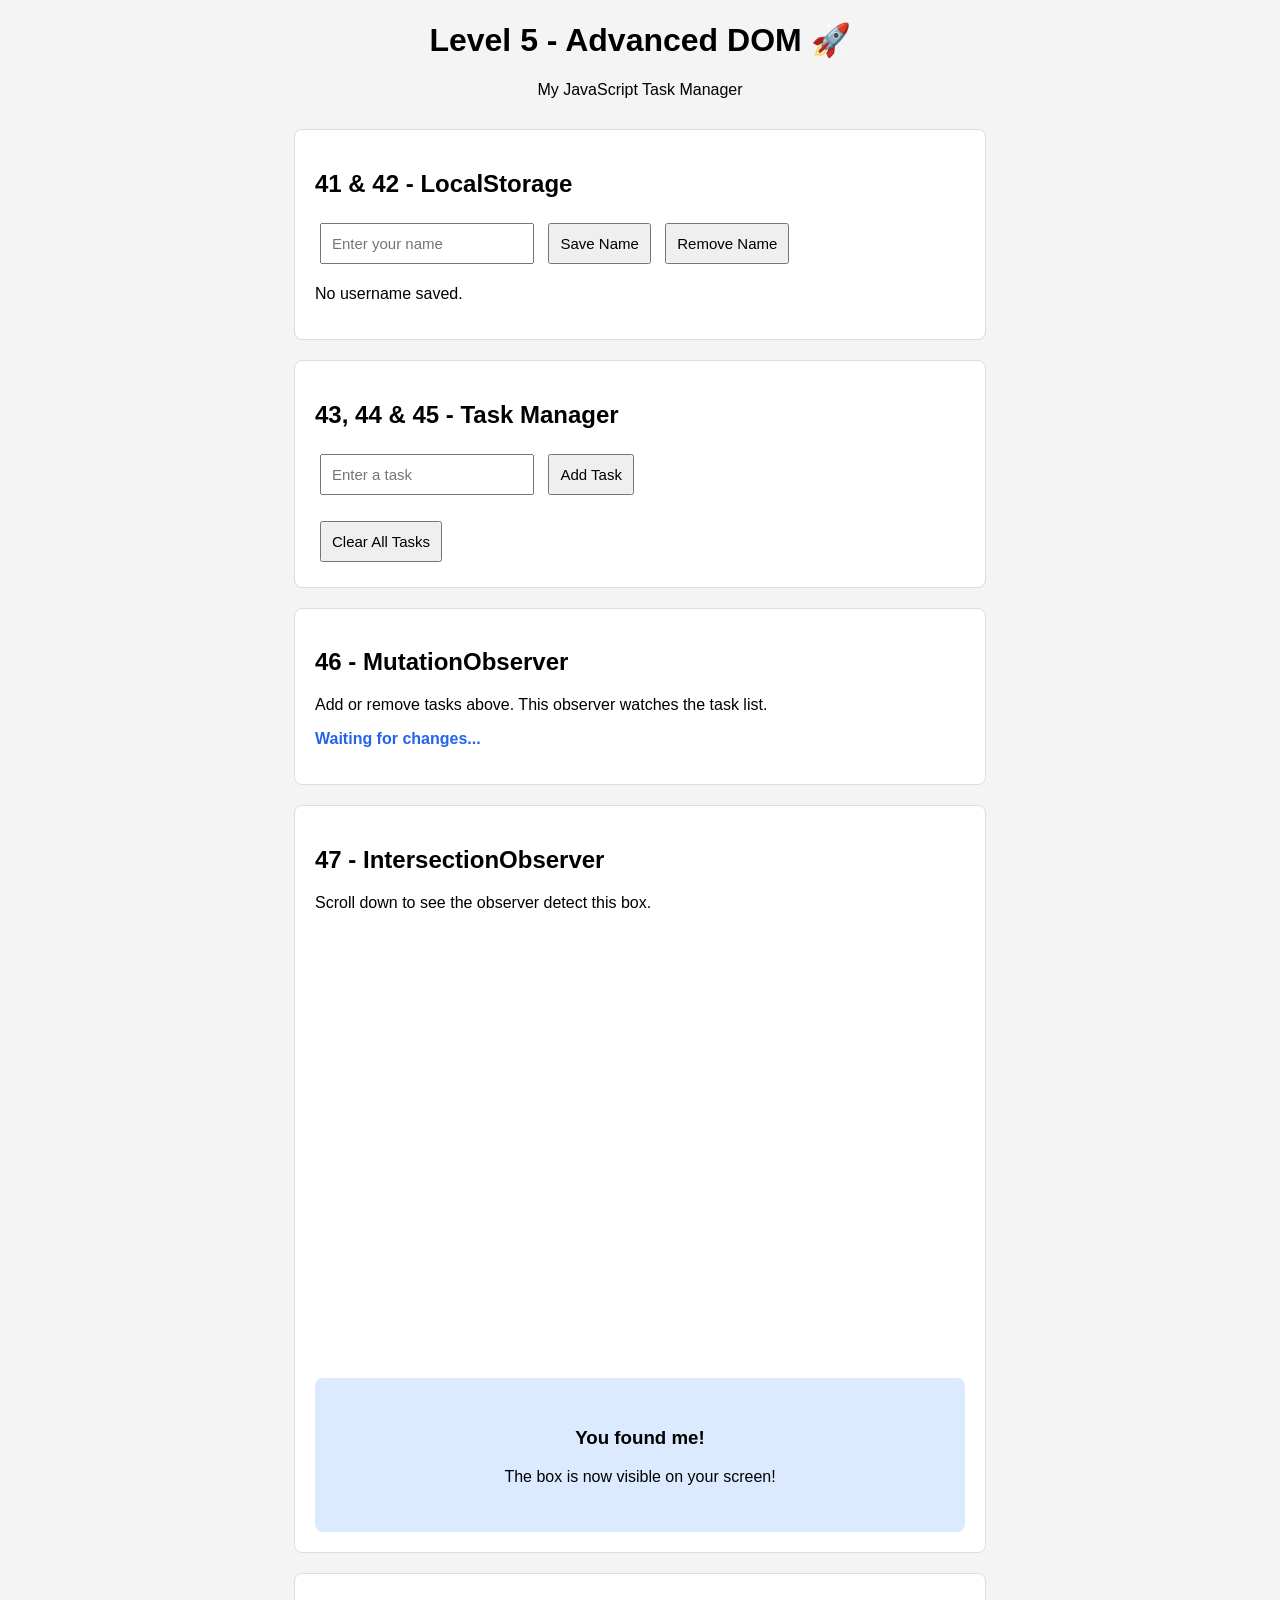
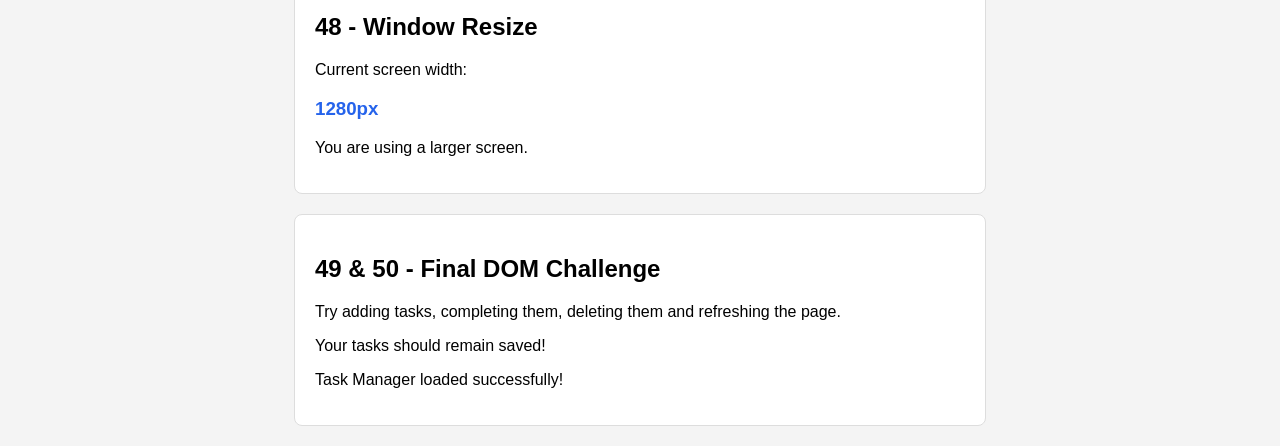
==== Level-5 Taks/index.html @ 9a19bb01 "Added Level-5 DOM  Tasks" ====
<!doctype html>
<html lang="en">
  <head>
    <meta charset="UTF-8" />
    <meta name="viewport" content="width=device-width, initial-scale=1.0" />
    <title>JavaScript DOM - Level 5</title>
    <link rel="stylesheet" href="style.css" />
  </head>
  <body>
    <header>
      <h1>Level 5 - Advanced DOM 🚀</h1>
      <p>My JavaScript Task Manager</p>
    </header>

    <main>
      <!-- TASK 41 & 42: LOCAL STORAGE -->
      <section>
        <h2>41 & 42 - LocalStorage</h2>

        <input type="text" id="usernameInput" placeholder="Enter your name" />

        <button id="saveNameBtn">Save Name</button>
        <button id="removeNameBtn">Remove Name</button>

        <p id="usernameResult">No username saved.</p>
      </section>

      <!-- TASK 43, 44 & 45: ARRAY, UUID, EVENT DELEGATION -->
      <section>
        <h2>43, 44 & 45 - Task Manager</h2>

        <input type="text" id="taskInput" placeholder="Enter a task" />

        <button id="addTaskBtn">Add Task</button>

        <p id="taskMessage"></p>

        <ul id="taskList"></ul>

        <button id="clearTasksBtn">Clear All Tasks</button>
      </section>

      <!-- TASK 46: MUTATION OBSERVER -->
      <section>
        <h2>46 - MutationObserver</h2>

        <p>Add or remove tasks above. This observer watches the task list.</p>

        <p id="mutationResult">Waiting for changes...</p>
      </section>

      <!-- TASK 47: INTERSECTION OBSERVER -->
      <section>
        <h2>47 - IntersectionObserver</h2>

        <p>Scroll down to see the observer detect this box.</p>

        <div class="spacer"></div>

        <div id="observeBox">
          <h3>You found me!</h3>
          <p>This element entered the visible screen.</p>
        </div>
      </section>

      <!-- TASK 48: WINDOW RESIZE -->
      <section>
        <h2>48 - Window Resize</h2>

        <p>Current screen width:</p>
        <h3 id="screenWidth">0</h3>

        <p id="screenMessage"></p>
      </section>

      <!-- TASK 49 & 50: FINAL PROJECT -->
      <section>
        <h2>49 & 50 - Final DOM Challenge</h2>

        <p>
          Try adding tasks, completing them, deleting them and refreshing the
          page.
        </p>

        <p>Your tasks should remain saved!</p>

        <p id="finalMessage">Your task manager is ready.</p>
      </section>
    </main>

    <script src="script.js"></script>
  </body>
</html>
---- Level-5 Taks/style.css ----
body {
    font-family: Arial, sans-serif;
    margin: 20px;
    background: #f4f4f4;
}

header {
    text-align: center;
    margin-bottom: 30px;
}

section {
    background: white;
    padding: 20px;
    margin: 20px auto;
    max-width: 650px;
    border-radius: 8px;
    border: 1px solid #ddd;
}

input, button {
    padding: 10px;
    margin: 5px;
    font-size: 15px;
}

button {
    cursor: pointer;
}

li {
    margin: 10px 0;
}

.completed {
    text-decoration: line-through;
    color: gray;
}

.delete-btn {
    background: #dc2626;
    color: white;
    border: none;
    border-radius: 4px;
}

.complete-btn {
    background: #16a34a;
    color: white;
    border: none;
    border-radius: 4px;
}

.spacer {
    height: 450px;
}

#observeBox {
    background: #dbeafe;
    padding: 30px;
    text-align: center;
    border-radius: 8px;
    opacity: 0.3;
    transition: opacity 0.5s;
}

#observeBox.visible {
    opacity: 1;
}

#mutationResult {
    color: #2563eb;
    font-weight: bold;
}

#screenWidth {
    color: #2563eb;
}

@media (max-width: 500px) {
    body {
        margin: 8px;
    }

    input {
        max-width: 90%;
    }
}
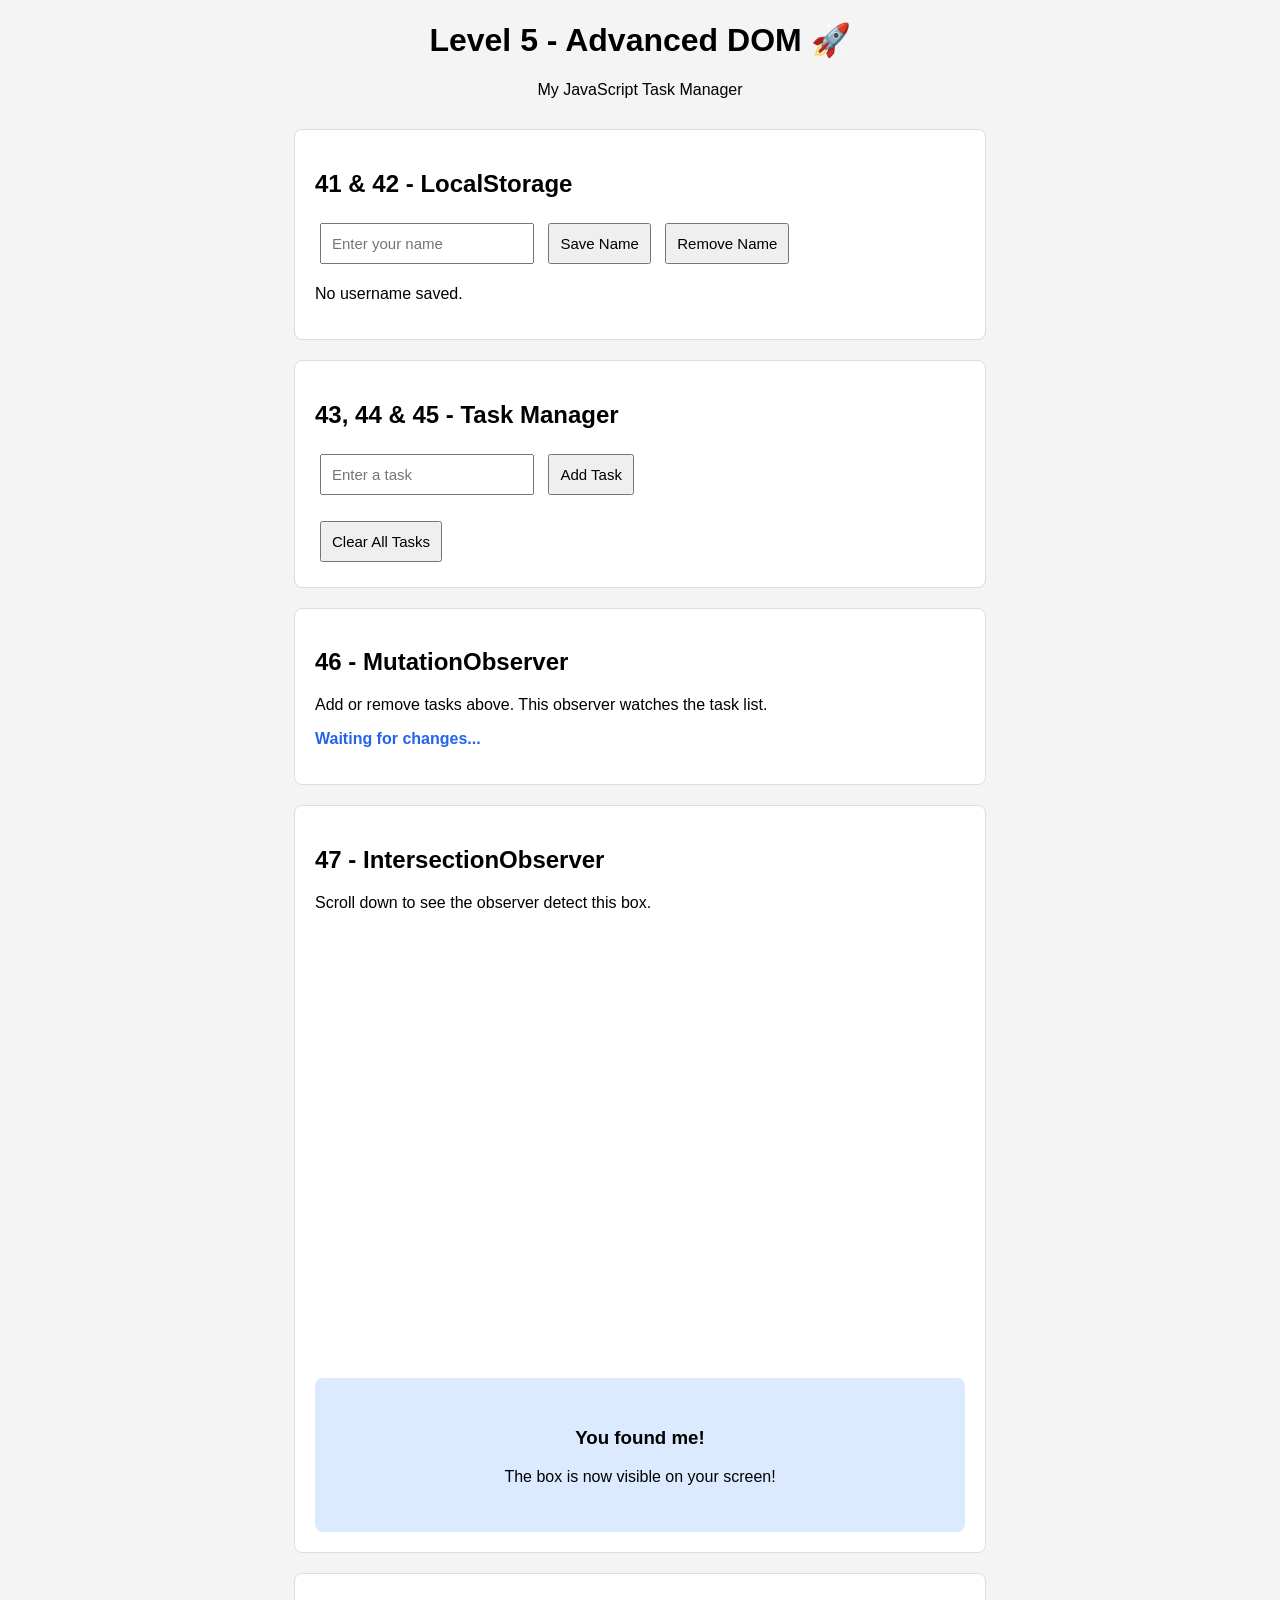
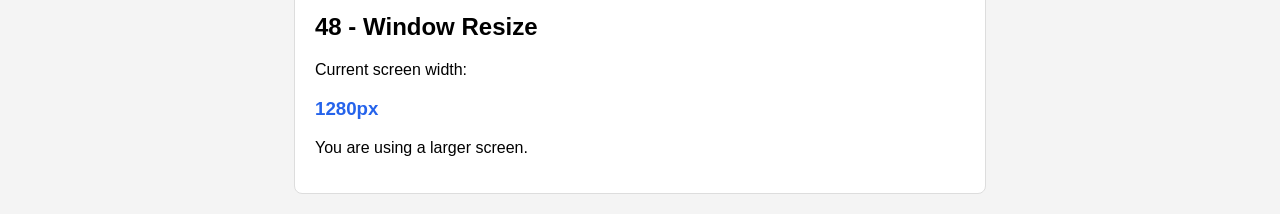
==== commit 0b093d5c: "Removed Task-49&50" ====
--- a/Level-5 Taks/index.html
+++ b/Level-5 Taks/index.html
@@ -72,20 +72,6 @@
 
         <p id="screenMessage"></p>
       </section>
-
-      <!-- TASK 49 & 50: FINAL PROJECT -->
-      <section>
-        <h2>49 & 50 - Final DOM Challenge</h2>
-
-        <p>
-          Try adding tasks, completing them, deleting them and refreshing the
-          page.
-        </p>
-
-        <p>Your tasks should remain saved!</p>
-
-        <p id="finalMessage">Your task manager is ready.</p>
-      </section>
     </main>
 
     <script src="script.js"></script>
